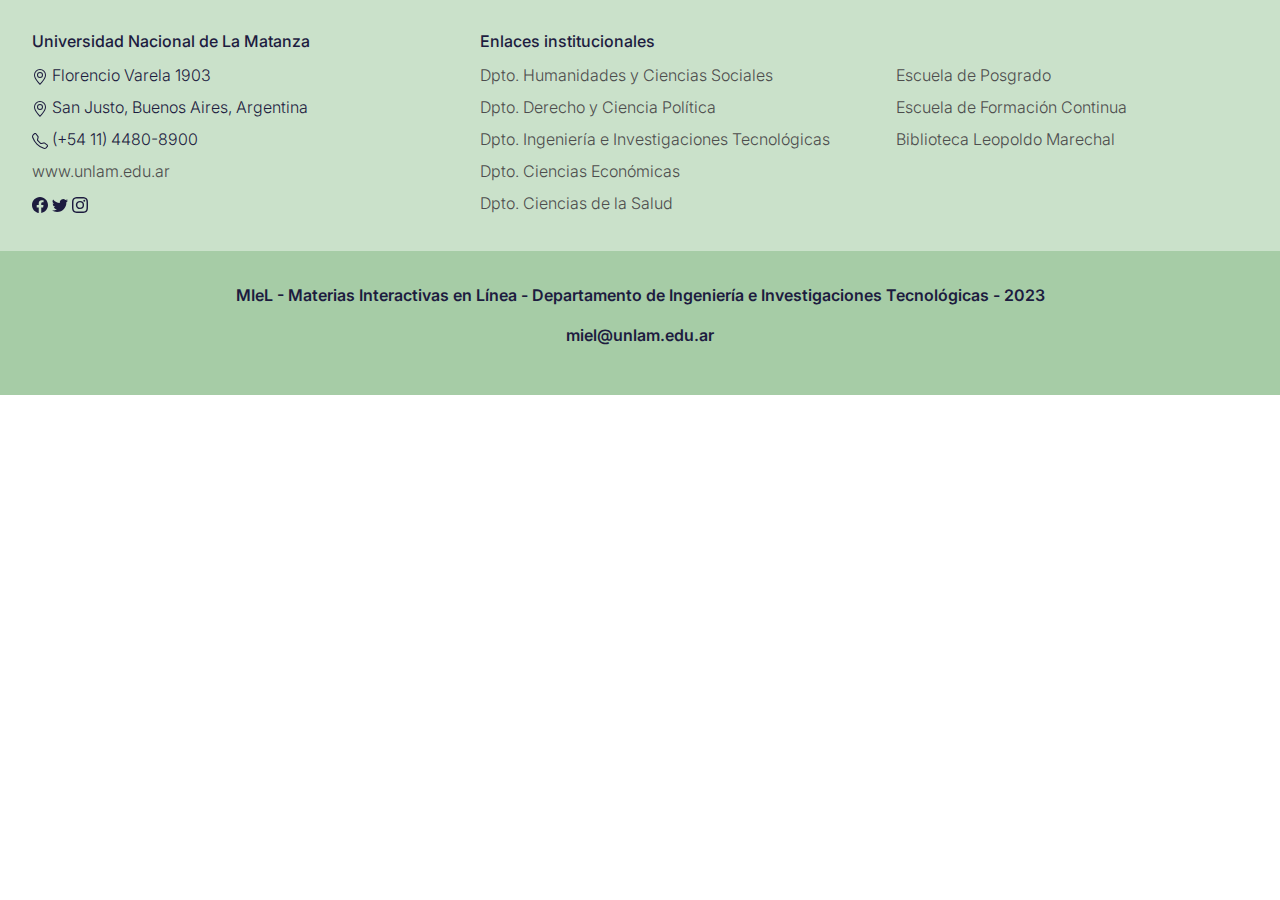
==== interno.html @ 2bf5acee "some changes" ====
<!DOCTYPE html>
<html lang="en">
<head>
    <meta charset="UTF-8">
    <meta name="viewport" content="width=device-width, initial-scale=1">
    <meta name="description"
          content="MIeL (Materias Interactivas en Línea) es la plataforma de gestión de educación a distancia de la UNLaM, desarrollada y administrada por docentes de la Universidad.">
    <meta name="keywords" content="miel, unlam, educacion, distancia, alumnos, ead, tutoria, plataforma, computacion">
    <meta name="author" content="Nuria Orquin">

    <link rel="stylesheet" href="css/bootstrap.min.css">
    <link rel="stylesheet" href="css/index.css">
    <link rel="stylesheet" href="css/common.css">
    <link rel="preconnect" href="https://fonts.googleapis.com">
    <link rel="preconnect" href="https://fonts.gstatic.com" crossorigin>
    <link href="https://fonts.googleapis.com/css2?family=Inter:wght@100;200;300;400;500;600;700;800;900&display=swap"
          rel="stylesheet">

    <script src="js/bootstrap.min.js"></script>
    <title>Materias Interactivas en Linea</title>
</head>
<body>

<main>

</main>

<footer>
    <div class="first-container">
        <div class="unlam">
            <h4>Universidad Nacional de La Matanza</h4>
            <div class="info">
            <span>
            <svg xmlns="http://www.w3.org/2000/svg" width="16" height="16" fill="currentColor"
                 class="bi bi-geo-alt" viewBox="0 0 16 16">
                <path d="M12.166 8.94c-.524 1.062-1.234 2.12-1.96 3.07A31.493 31.493 0 0 1 8 14.58a31.481 31.481 0 0 1-2.206-2.57c-.726-.95-1.436-2.008-1.96-3.07C3.304 7.867 3 6.862 3 6a5 5 0 0 1 10 0c0 .862-.305 1.867-.834 2.94zM8 16s6-5.686 6-10A6 6 0 0 0 2 6c0 4.314 6 10 6 10z"/>
                <path d="M8 8a2 2 0 1 1 0-4 2 2 0 0 1 0 4zm0 1a3 3 0 1 0 0-6 3 3 0 0 0 0 6z"/>
            </svg>
            Florencio Varela 1903</span>
                <span>
            <svg xmlns="http://www.w3.org/2000/svg" width="16" height="16" fill="currentColor"
                 class="bi bi-geo-alt" viewBox="0 0 16 16">
                <path d="M12.166 8.94c-.524 1.062-1.234 2.12-1.96 3.07A31.493 31.493 0 0 1 8 14.58a31.481 31.481 0 0 1-2.206-2.57c-.726-.95-1.436-2.008-1.96-3.07C3.304 7.867 3 6.862 3 6a5 5 0 0 1 10 0c0 .862-.305 1.867-.834 2.94zM8 16s6-5.686 6-10A6 6 0 0 0 2 6c0 4.314 6 10 6 10z"/>
                <path d="M8 8a2 2 0 1 1 0-4 2 2 0 0 1 0 4zm0 1a3 3 0 1 0 0-6 3 3 0 0 0 0 6z"/>
            </svg>
            San Justo, Buenos Aires, Argentina</span>
                <span>
                <svg xmlns="http://www.w3.org/2000/svg" width="16" height="16" fill="currentColor"
                     class="bi bi-telephone" viewBox="0 0 16 16">
                <path d="M3.654 1.328a.678.678 0 0 0-1.015-.063L1.605 2.3c-.483.484-.661 1.169-.45 1.77a17.568 17.568 0 0 0 4.168 6.608 17.569 17.569 0 0 0 6.608 4.168c.601.211 1.286.033 1.77-.45l1.034-1.034a.678.678 0 0 0-.063-1.015l-2.307-1.794a.678.678 0 0 0-.58-.122l-2.19.547a1.745 1.745 0 0 1-1.657-.459L5.482 8.062a1.745 1.745 0 0 1-.46-1.657l.548-2.19a.678.678 0 0 0-.122-.58L3.654 1.328zM1.884.511a1.745 1.745 0 0 1 2.612.163L6.29 2.98c.329.423.445.974.315 1.494l-.547 2.19a.678.678 0 0 0 .178.643l2.457 2.457a.678.678 0 0 0 .644.178l2.189-.547a1.745 1.745 0 0 1 1.494.315l2.306 1.794c.829.645.905 1.87.163 2.611l-1.034 1.034c-.74.74-1.846 1.065-2.877.702a18.634 18.634 0 0 1-7.01-4.42 18.634 18.634 0 0 1-4.42-7.009c-.362-1.03-.037-2.137.703-2.877L1.885.511z"/>
                </svg>
            (+54 11) 4480-8900</span>
                <a href="www.unlam.edu.ar">www.unlam.edu.ar</a>
                <span>
                <svg xmlns="http://www.w3.org/2000/svg" width="16" height="16" fill="currentColor"
                     class="bi bi-facebook" viewBox="0 0 16 16">
                    <path d="M16 8.049c0-4.446-3.582-8.05-8-8.05C3.58 0-.002 3.603-.002 8.05c0 4.017 2.926 7.347 6.75 7.951v-5.625h-2.03V8.05H6.75V6.275c0-2.017 1.195-3.131 3.022-3.131.876 0 1.791.157 1.791.157v1.98h-1.009c-.993 0-1.303.621-1.303 1.258v1.51h2.218l-.354 2.326H9.25V16c3.824-.604 6.75-3.934 6.75-7.951z"/>
                </svg>
                <svg xmlns="http://www.w3.org/2000/svg" width="16" height="16" fill="currentColor" class="bi bi-twitter"
                     viewBox="0 0 16 16">
                  <path d="M5.026 15c6.038 0 9.341-5.003 9.341-9.334 0-.14 0-.282-.006-.422A6.685 6.685 0 0 0 16 3.542a6.658 6.658 0 0 1-1.889.518 3.301 3.301 0 0 0 1.447-1.817 6.533 6.533 0 0 1-2.087.793A3.286 3.286 0 0 0 7.875 6.03a9.325 9.325 0 0 1-6.767-3.429 3.289 3.289 0 0 0 1.018 4.382A3.323 3.323 0 0 1 .64 6.575v.045a3.288 3.288 0 0 0 2.632 3.218 3.203 3.203 0 0 1-.865.115 3.23 3.23 0 0 1-.614-.057 3.283 3.283 0 0 0 3.067 2.277A6.588 6.588 0 0 1 .78 13.58a6.32 6.32 0 0 1-.78-.045A9.344 9.344 0 0 0 5.026 15z"/>
                </svg>
                <svg xmlns="http://www.w3.org/2000/svg" width="16" height="16" fill="currentColor"
                     class="bi bi-instagram" viewBox="0 0 16 16">
                  <path d="M8 0C5.829 0 5.556.01 4.703.048 3.85.088 3.269.222 2.76.42a3.917 3.917 0 0 0-1.417.923A3.927 3.927 0 0 0 .42 2.76C.222 3.268.087 3.85.048 4.7.01 5.555 0 5.827 0 8.001c0 2.172.01 2.444.048 3.297.04.852.174 1.433.372 1.942.205.526.478.972.923 1.417.444.445.89.719 1.416.923.51.198 1.09.333 1.942.372C5.555 15.99 5.827 16 8 16s2.444-.01 3.298-.048c.851-.04 1.434-.174 1.943-.372a3.916 3.916 0 0 0 1.416-.923c.445-.445.718-.891.923-1.417.197-.509.332-1.09.372-1.942C15.99 10.445 16 10.173 16 8s-.01-2.445-.048-3.299c-.04-.851-.175-1.433-.372-1.941a3.926 3.926 0 0 0-.923-1.417A3.911 3.911 0 0 0 13.24.42c-.51-.198-1.092-.333-1.943-.372C10.443.01 10.172 0 7.998 0h.003zm-.717 1.442h.718c2.136 0 2.389.007 3.232.046.78.035 1.204.166 1.486.275.373.145.64.319.92.599.28.28.453.546.598.92.11.281.24.705.275 1.485.039.843.047 1.096.047 3.231s-.008 2.389-.047 3.232c-.035.78-.166 1.203-.275 1.485a2.47 2.47 0 0 1-.599.919c-.28.28-.546.453-.92.598-.28.11-.704.24-1.485.276-.843.038-1.096.047-3.232.047s-2.39-.009-3.233-.047c-.78-.036-1.203-.166-1.485-.276a2.478 2.478 0 0 1-.92-.598 2.48 2.48 0 0 1-.6-.92c-.109-.281-.24-.705-.275-1.485-.038-.843-.046-1.096-.046-3.233 0-2.136.008-2.388.046-3.231.036-.78.166-1.204.276-1.486.145-.373.319-.64.599-.92.28-.28.546-.453.92-.598.282-.11.705-.24 1.485-.276.738-.034 1.024-.044 2.515-.045v.002zm4.988 1.328a.96.96 0 1 0 0 1.92.96.96 0 0 0 0-1.92zm-4.27 1.122a4.109 4.109 0 1 0 0 8.217 4.109 4.109 0 0 0 0-8.217zm0 1.441a2.667 2.667 0 1 1 0 5.334 2.667 2.667 0 0 1 0-5.334z"/>
                </svg>
            </span>
            </div>
        </div>

        <div class="links">
            <h4>Enlaces institucionales</h4>
            <div class="links-container">
                <div class="info">
                    <a href="www.google.com.ar">Dpto. Humanidades y Ciencias Sociales</a>

                    <a href=""> Dpto. Derecho y Ciencia Política</a>

                    <a href=""> Dpto. Ingeniería e Investigaciones Tecnológicas</a>

                    <a href=""> Dpto. Ciencias Económicas</a>

                    <a href=""> Dpto. Ciencias de la Salud</a>
                </div>
                <div class="info">
                    <a href="www.google.com.ar">Escuela de Posgrado</a>

                    <a href="www.google.com.ar">Escuela de Formación Continua</a>

                    <a href="www.google.com.ar">Biblioteca Leopoldo Marechal</a>
                </div>
            </div>

        </div>
    </div>
    <div class="second-container">
        <p>MIeL - Materias Interactivas en Línea - Departamento de Ingeniería e Investigaciones Tecnológicas -
            2023</p>
        <p>miel@unlam.edu.ar</p>
    </div>
</footer>
</body>
</html>
---- css/common.css ----
/*************************Genericos***************************/

body {
    color: #1D1C3F;
    font-family: 'Inter', sans-serif;
    font-weight: 600;
}

.button {
    border: none;
    color: inherit;
    padding: 8px 16px;
    font-size: 16px;
    border-radius: 5px;
    font-weight: 600;
}

.rounded-20 {
    border-radius: 20px;
    overflow: hidden;
}

.button-primary {
    background-color: #59A15B;
    color: white;
}

.button-secondary {
    background-color: rgba(89, 161, 91, 0.32);
    color: #444444;
}

.w-full {
    width: 100%;
}

label {
    display: block;
    font-size: 16px;
    margin-bottom: 5px;
}

input[type="text"], input[type="password"] {
    box-sizing: border-box;
    border: 2px solid #ccc;
    border-radius: 4px;
    font-size: 16px;
    padding: 10px 15px;
    margin-bottom: 20px;
    width: 100%;
    transition: border-color 0.3s ease-in-out;
}

input[type="text"]:focus, input[type="password"]:focus {
    border-color: #66afe9;
    outline: none;
}

input[type="text"]:not(:placeholder-shown), input[type="password"]:not(:placeholder-shown) {
    border-color: #66afe9;
}

a {
    color: #4D4D4D;
    text-decoration: none;
}

a:not(.button) {
    text-decoration: underline;
}

h4{
    font-size: 1rem;
}

/*************************Footer*************************/

footer{
    display: flex;
    background-color: rgba(89, 161, 91, 0.32);
    flex-direction: column;
    justify-content: center;
}

footer .first-container{
    display: flex;
    flex-direction: row;
    justify-content: space-between;
    padding: 2rem;
    gap: 4rem;
}

footer .second-container{
    display: flex;
    background-color: rgba(89, 161, 91, 0.32);
    justify-content: center;
    flex-direction: column;
    align-items: center;
    padding: 2rem;
    text-align: center;
}

footer .unlam{
    width: 33%;
    display: flex;
    flex-direction: column;
}

footer .links h4{
    width: 100%;
}

footer .links{
    width: 66%;
    display: flex;
    flex-direction: column;
}

footer .links-container{
    width: 100%;
    display: flex;
    flex-direction: row;
    justify-content: space-around;
    gap: 4rem;
}

footer .info{
    font-weight: 300;
    line-height: 2rem;
    display: flex;
    flex-direction: column;
    width: 100%;
}

footer .info a{
    font-weight: 300;
    line-height: 2rem;
    text-decoration: none;
}


@media only screen and (max-width: 1023px) {
    footer .first-container{
        display: flex;
        flex-direction: column;
    }

    footer .unlam{
        width: 100%;
        display: flex;
        flex-direction: column;
    }
}

@media only screen and (max-width: 633px){
    footer .links-container{
        flex-direction: column;
        gap: 0;
    }
}
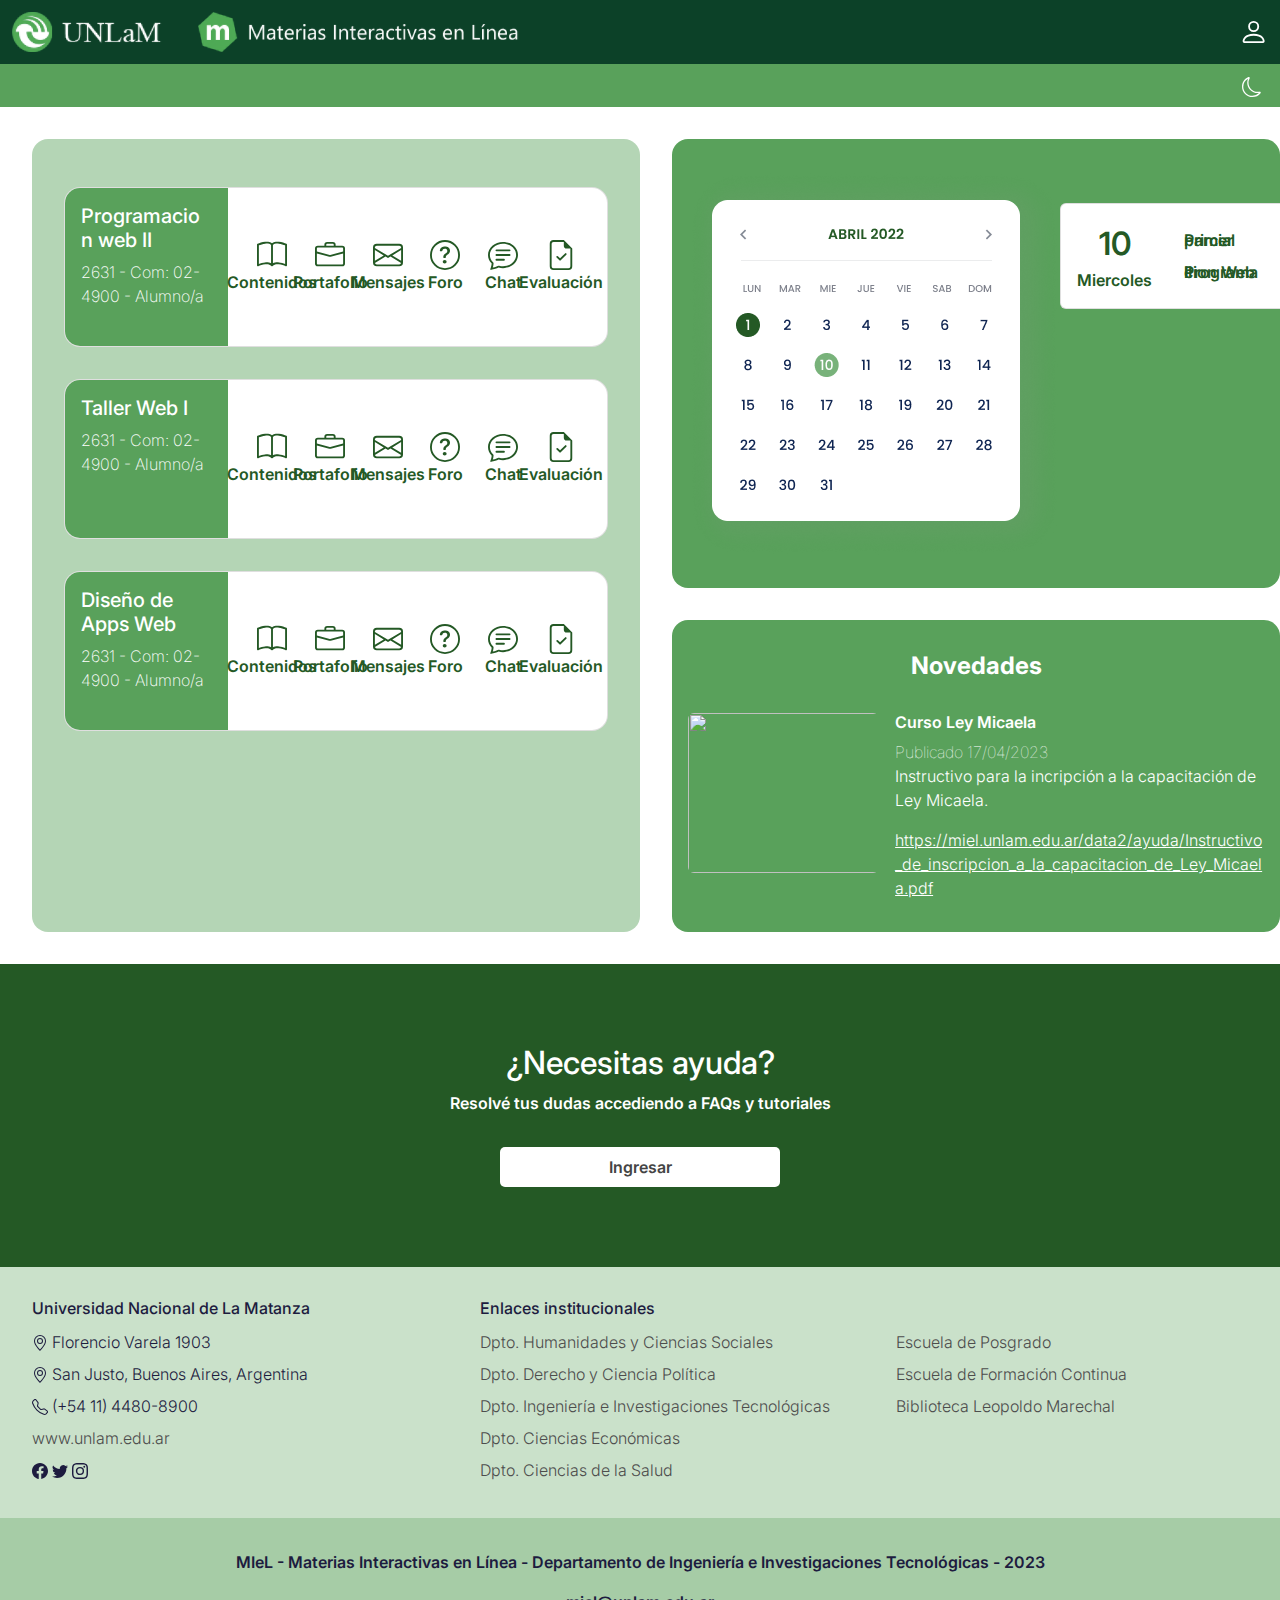
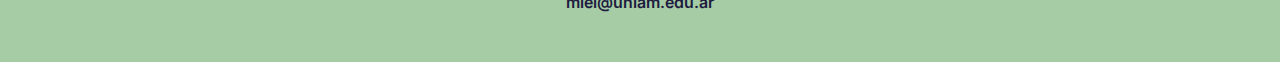
==== commit d9b04ad6: "add interno page with responsive design" ====
--- a/interno.html
+++ b/interno.html
@@ -21,8 +21,211 @@
 </head>
 <body>
 
+<header>
+    <div class="top">
+        <div class="images">
+            <img class="img-header" src="assets/unlam-large.png">
+            <img class="img-header" src="assets/miel-large.png">
+        </div>
+        <svg xmlns="http://www.w3.org/2000/svg" width="30" height="30" fill="#ffffff" class="bi bi-person"
+             viewBox="0 0 16 16">
+            <path d="M8 8a3 3 0 1 0 0-6 3 3 0 0 0 0 6Zm2-3a2 2 0 1 1-4 0 2 2 0 0 1 4 0Zm4 8c0 1-1 1-1 1H3s-1 0-1-1 1-4 6-4 6 3 6 4Zm-1-.004c-.001-.246-.154-.986-.832-1.664C11.516 10.68 10.289 10 8 10c-2.29 0-3.516.68-4.168 1.332-.678.678-.83 1.418-.832 1.664h10Z"/>
+        </svg>
+    </div>
+    <div class="bottom">
+        <button class="button">
+            <svg xmlns="http://www.w3.org/2000/svg" width="20" height="20" fill="#fff" class="bi bi-moon"
+                 viewBox="0 0 16 16">
+                <path d="M6 .278a.768.768 0 0 1 .08.858 7.208 7.208 0 0 0-.878 3.46c0 4.021 3.278 7.277 7.318 7.277.527 0 1.04-.055 1.533-.16a.787.787 0 0 1 .81.316.733.733 0 0 1-.031.893A8.349 8.349 0 0 1 8.344 16C3.734 16 0 12.286 0 7.71 0 4.266 2.114 1.312 5.124.06A.752.752 0 0 1 6 .278zM4.858 1.311A7.269 7.269 0 0 0 1.025 7.71c0 4.02 3.279 7.276 7.319 7.276a7.316 7.316 0 0 0 5.205-2.162c-.337.042-.68.063-1.029.063-4.61 0-8.343-3.714-8.343-8.29 0-1.167.242-2.278.681-3.286z"/>
+            </svg>
+        </button>
+    </div>
+</header>
+
 <main>
 
+    <div class="container-interno">
+        <div class="subjects">
+            <div class="card">
+                <div class="green-side">
+                    <h3>Programacion web II</h3>
+                    <span>2631 - Com: 02-4900 - Alumno/a</span>
+                </div>
+                <div class="white-side">
+                    <a href="https://www.google.com.ar" class="access button">
+                        <svg xmlns="http://www.w3.org/2000/svg" width="30" height="30" fill="#245925" class="bi bi-book" viewBox="0 0 16 16">
+                            <path d="M1 2.828c.885-.37 2.154-.769 3.388-.893 1.33-.134 2.458.063 3.112.752v9.746c-.935-.53-2.12-.603-3.213-.493-1.18.12-2.37.461-3.287.811V2.828zm7.5-.141c.654-.689 1.782-.886 3.112-.752 1.234.124 2.503.523 3.388.893v9.923c-.918-.35-2.107-.692-3.287-.81-1.094-.111-2.278-.039-3.213.492V2.687zM8 1.783C7.015.936 5.587.81 4.287.94c-1.514.153-3.042.672-3.994 1.105A.5.5 0 0 0 0 2.5v11a.5.5 0 0 0 .707.455c.882-.4 2.303-.881 3.68-1.02 1.409-.142 2.59.087 3.223.877a.5.5 0 0 0 .78 0c.633-.79 1.814-1.019 3.222-.877 1.378.139 2.8.62 3.681 1.02A.5.5 0 0 0 16 13.5v-11a.5.5 0 0 0-.293-.455c-.952-.433-2.48-.952-3.994-1.105C10.413.809 8.985.936 8 1.783z"/>
+                        </svg>
+                        Contenidos
+                    </a>
+                    <a href="https://www.google.com.ar" class="access button">
+                        <svg xmlns="http://www.w3.org/2000/svg" width="30" height="30" fill="#245925" class="bi bi-briefcase" viewBox="0 0 16 16">
+                            <path d="M6.5 1A1.5 1.5 0 0 0 5 2.5V3H1.5A1.5 1.5 0 0 0 0 4.5v8A1.5 1.5 0 0 0 1.5 14h13a1.5 1.5 0 0 0 1.5-1.5v-8A1.5 1.5 0 0 0 14.5 3H11v-.5A1.5 1.5 0 0 0 9.5 1h-3zm0 1h3a.5.5 0 0 1 .5.5V3H6v-.5a.5.5 0 0 1 .5-.5zm1.886 6.914L15 7.151V12.5a.5.5 0 0 1-.5.5h-13a.5.5 0 0 1-.5-.5V7.15l6.614 1.764a1.5 1.5 0 0 0 .772 0zM1.5 4h13a.5.5 0 0 1 .5.5v1.616L8.129 7.948a.5.5 0 0 1-.258 0L1 6.116V4.5a.5.5 0 0 1 .5-.5z"/>
+                        </svg>
+                        Portafolio
+                    </a>
+                    <a href="https://www.google.com.ar" class="access button">
+                        <svg xmlns="http://www.w3.org/2000/svg" width="30" height="30" fill="#245925" class="bi bi-envelope" viewBox="0 0 16 16">
+                            <path d="M0 4a2 2 0 0 1 2-2h12a2 2 0 0 1 2 2v8a2 2 0 0 1-2 2H2a2 2 0 0 1-2-2V4Zm2-1a1 1 0 0 0-1 1v.217l7 4.2 7-4.2V4a1 1 0 0 0-1-1H2Zm13 2.383-4.708 2.825L15 11.105V5.383Zm-.034 6.876-5.64-3.471L8 9.583l-1.326-.795-5.64 3.47A1 1 0 0 0 2 13h12a1 1 0 0 0 .966-.741ZM1 11.105l4.708-2.897L1 5.383v5.722Z"/>
+                        </svg>
+                        Mensajes
+                    </a>
+                    <a href="https://www.google.com.ar" class="access button">
+                        <svg xmlns="http://www.w3.org/2000/svg" width="30" height="30" fill="#245925" class="bi bi-question-circle" viewBox="0 0 16 16">
+                            <path d="M8 15A7 7 0 1 1 8 1a7 7 0 0 1 0 14zm0 1A8 8 0 1 0 8 0a8 8 0 0 0 0 16z"/>
+                            <path d="M5.255 5.786a.237.237 0 0 0 .241.247h.825c.138 0 .248-.113.266-.25.09-.656.54-1.134 1.342-1.134.686 0 1.314.343 1.314 1.168 0 .635-.374.927-.965 1.371-.673.489-1.206 1.06-1.168 1.987l.003.217a.25.25 0 0 0 .25.246h.811a.25.25 0 0 0 .25-.25v-.105c0-.718.273-.927 1.01-1.486.609-.463 1.244-.977 1.244-2.056 0-1.511-1.276-2.241-2.673-2.241-1.267 0-2.655.59-2.75 2.286zm1.557 5.763c0 .533.425.927 1.01.927.609 0 1.028-.394 1.028-.927 0-.552-.42-.94-1.029-.94-.584 0-1.009.388-1.009.94z"/>
+                        </svg>
+                        Foro
+                    </a>
+                    <a href="https://www.google.com.ar" class="access button">
+                        <svg xmlns="http://www.w3.org/2000/svg" width="30" height="30" fill="#245925" class="bi bi-chat-text" viewBox="0 0 16 16">
+                            <path d="M2.678 11.894a1 1 0 0 1 .287.801 10.97 10.97 0 0 1-.398 2c1.395-.323 2.247-.697 2.634-.893a1 1 0 0 1 .71-.074A8.06 8.06 0 0 0 8 14c3.996 0 7-2.807 7-6 0-3.192-3.004-6-7-6S1 4.808 1 8c0 1.468.617 2.83 1.678 3.894zm-.493 3.905a21.682 21.682 0 0 1-.713.129c-.2.032-.352-.176-.273-.362a9.68 9.68 0 0 0 .244-.637l.003-.01c.248-.72.45-1.548.524-2.319C.743 11.37 0 9.76 0 8c0-3.866 3.582-7 8-7s8 3.134 8 7-3.582 7-8 7a9.06 9.06 0 0 1-2.347-.306c-.52.263-1.639.742-3.468 1.105z"/>
+                            <path d="M4 5.5a.5.5 0 0 1 .5-.5h7a.5.5 0 0 1 0 1h-7a.5.5 0 0 1-.5-.5zM4 8a.5.5 0 0 1 .5-.5h7a.5.5 0 0 1 0 1h-7A.5.5 0 0 1 4 8zm0 2.5a.5.5 0 0 1 .5-.5h4a.5.5 0 0 1 0 1h-4a.5.5 0 0 1-.5-.5z"/>
+                        </svg>
+                        Chat
+                    </a>
+                    <a href="https://www.google.com.ar" class="access button">
+                        <svg xmlns="http://www.w3.org/2000/svg" width="30" height="30" fill="#245925" class="bi bi-file-earmark-check" viewBox="0 0 16 16">
+                            <path d="M10.854 7.854a.5.5 0 0 0-.708-.708L7.5 9.793 6.354 8.646a.5.5 0 1 0-.708.708l1.5 1.5a.5.5 0 0 0 .708 0l3-3z"/>
+                            <path d="M14 14V4.5L9.5 0H4a2 2 0 0 0-2 2v12a2 2 0 0 0 2 2h8a2 2 0 0 0 2-2zM9.5 3A1.5 1.5 0 0 0 11 4.5h2V14a1 1 0 0 1-1 1H4a1 1 0 0 1-1-1V2a1 1 0 0 1 1-1h5.5v2z"/>
+                        </svg>
+                        Evaluación
+                    </a>
+                </div>
+            </div>
+            <div class="card">
+                <div class="green-side">
+                    <h3>Taller Web I</h3>
+                    <span>2631 - Com: 02-4900 - Alumno/a</span>
+                </div>
+                <div class="white-side">
+                    <a href="https://www.google.com.ar" class="access button">
+                        <svg xmlns="http://www.w3.org/2000/svg" width="30" height="30" fill="#245925" class="bi bi-book" viewBox="0 0 16 16">
+                            <path d="M1 2.828c.885-.37 2.154-.769 3.388-.893 1.33-.134 2.458.063 3.112.752v9.746c-.935-.53-2.12-.603-3.213-.493-1.18.12-2.37.461-3.287.811V2.828zm7.5-.141c.654-.689 1.782-.886 3.112-.752 1.234.124 2.503.523 3.388.893v9.923c-.918-.35-2.107-.692-3.287-.81-1.094-.111-2.278-.039-3.213.492V2.687zM8 1.783C7.015.936 5.587.81 4.287.94c-1.514.153-3.042.672-3.994 1.105A.5.5 0 0 0 0 2.5v11a.5.5 0 0 0 .707.455c.882-.4 2.303-.881 3.68-1.02 1.409-.142 2.59.087 3.223.877a.5.5 0 0 0 .78 0c.633-.79 1.814-1.019 3.222-.877 1.378.139 2.8.62 3.681 1.02A.5.5 0 0 0 16 13.5v-11a.5.5 0 0 0-.293-.455c-.952-.433-2.48-.952-3.994-1.105C10.413.809 8.985.936 8 1.783z"/>
+                        </svg>
+                        Contenidos
+                    </a>
+                    <a href="https://www.google.com.ar" class="access button">
+                        <svg xmlns="http://www.w3.org/2000/svg" width="30" height="30" fill="#245925" class="bi bi-briefcase" viewBox="0 0 16 16">
+                            <path d="M6.5 1A1.5 1.5 0 0 0 5 2.5V3H1.5A1.5 1.5 0 0 0 0 4.5v8A1.5 1.5 0 0 0 1.5 14h13a1.5 1.5 0 0 0 1.5-1.5v-8A1.5 1.5 0 0 0 14.5 3H11v-.5A1.5 1.5 0 0 0 9.5 1h-3zm0 1h3a.5.5 0 0 1 .5.5V3H6v-.5a.5.5 0 0 1 .5-.5zm1.886 6.914L15 7.151V12.5a.5.5 0 0 1-.5.5h-13a.5.5 0 0 1-.5-.5V7.15l6.614 1.764a1.5 1.5 0 0 0 .772 0zM1.5 4h13a.5.5 0 0 1 .5.5v1.616L8.129 7.948a.5.5 0 0 1-.258 0L1 6.116V4.5a.5.5 0 0 1 .5-.5z"/>
+                        </svg>
+                        Portafolio
+                    </a>
+                    <a href="https://www.google.com.ar" class="access button">
+                        <svg xmlns="http://www.w3.org/2000/svg" width="30" height="30" fill="#245925" class="bi bi-envelope" viewBox="0 0 16 16">
+                            <path d="M0 4a2 2 0 0 1 2-2h12a2 2 0 0 1 2 2v8a2 2 0 0 1-2 2H2a2 2 0 0 1-2-2V4Zm2-1a1 1 0 0 0-1 1v.217l7 4.2 7-4.2V4a1 1 0 0 0-1-1H2Zm13 2.383-4.708 2.825L15 11.105V5.383Zm-.034 6.876-5.64-3.471L8 9.583l-1.326-.795-5.64 3.47A1 1 0 0 0 2 13h12a1 1 0 0 0 .966-.741ZM1 11.105l4.708-2.897L1 5.383v5.722Z"/>
+                        </svg>
+                        Mensajes
+                    </a>
+                    <a href="https://www.google.com.ar" class="access button">
+                        <svg xmlns="http://www.w3.org/2000/svg" width="30" height="30" fill="#245925" class="bi bi-question-circle" viewBox="0 0 16 16">
+                            <path d="M8 15A7 7 0 1 1 8 1a7 7 0 0 1 0 14zm0 1A8 8 0 1 0 8 0a8 8 0 0 0 0 16z"/>
+                            <path d="M5.255 5.786a.237.237 0 0 0 .241.247h.825c.138 0 .248-.113.266-.25.09-.656.54-1.134 1.342-1.134.686 0 1.314.343 1.314 1.168 0 .635-.374.927-.965 1.371-.673.489-1.206 1.06-1.168 1.987l.003.217a.25.25 0 0 0 .25.246h.811a.25.25 0 0 0 .25-.25v-.105c0-.718.273-.927 1.01-1.486.609-.463 1.244-.977 1.244-2.056 0-1.511-1.276-2.241-2.673-2.241-1.267 0-2.655.59-2.75 2.286zm1.557 5.763c0 .533.425.927 1.01.927.609 0 1.028-.394 1.028-.927 0-.552-.42-.94-1.029-.94-.584 0-1.009.388-1.009.94z"/>
+                        </svg>
+                        Foro
+                    </a>
+                    <a href="https://www.google.com.ar" class="access button">
+                        <svg xmlns="http://www.w3.org/2000/svg" width="30" height="30" fill="#245925" class="bi bi-chat-text" viewBox="0 0 16 16">
+                            <path d="M2.678 11.894a1 1 0 0 1 .287.801 10.97 10.97 0 0 1-.398 2c1.395-.323 2.247-.697 2.634-.893a1 1 0 0 1 .71-.074A8.06 8.06 0 0 0 8 14c3.996 0 7-2.807 7-6 0-3.192-3.004-6-7-6S1 4.808 1 8c0 1.468.617 2.83 1.678 3.894zm-.493 3.905a21.682 21.682 0 0 1-.713.129c-.2.032-.352-.176-.273-.362a9.68 9.68 0 0 0 .244-.637l.003-.01c.248-.72.45-1.548.524-2.319C.743 11.37 0 9.76 0 8c0-3.866 3.582-7 8-7s8 3.134 8 7-3.582 7-8 7a9.06 9.06 0 0 1-2.347-.306c-.52.263-1.639.742-3.468 1.105z"/>
+                            <path d="M4 5.5a.5.5 0 0 1 .5-.5h7a.5.5 0 0 1 0 1h-7a.5.5 0 0 1-.5-.5zM4 8a.5.5 0 0 1 .5-.5h7a.5.5 0 0 1 0 1h-7A.5.5 0 0 1 4 8zm0 2.5a.5.5 0 0 1 .5-.5h4a.5.5 0 0 1 0 1h-4a.5.5 0 0 1-.5-.5z"/>
+                        </svg>
+                        Chat
+                    </a>
+                    <a href="https://www.google.com.ar" class="access button">
+                        <svg xmlns="http://www.w3.org/2000/svg" width="30" height="30" fill="#245925" class="bi bi-file-earmark-check" viewBox="0 0 16 16">
+                            <path d="M10.854 7.854a.5.5 0 0 0-.708-.708L7.5 9.793 6.354 8.646a.5.5 0 1 0-.708.708l1.5 1.5a.5.5 0 0 0 .708 0l3-3z"/>
+                            <path d="M14 14V4.5L9.5 0H4a2 2 0 0 0-2 2v12a2 2 0 0 0 2 2h8a2 2 0 0 0 2-2zM9.5 3A1.5 1.5 0 0 0 11 4.5h2V14a1 1 0 0 1-1 1H4a1 1 0 0 1-1-1V2a1 1 0 0 1 1-1h5.5v2z"/>
+                        </svg>
+                        Evaluación
+                    </a>
+                </div>
+            </div>
+            <div class="card">
+                <div class="green-side">
+                    <h3>Diseño de Apps Web</h3>
+                    <span>2631 - Com: 02-4900 - Alumno/a</span>
+                </div>
+                <div class="white-side">
+                    <a href="https://www.google.com.ar" class="access button">
+                        <svg xmlns="http://www.w3.org/2000/svg" width="30" height="30" fill="#245925" class="bi bi-book" viewBox="0 0 16 16">
+                            <path d="M1 2.828c.885-.37 2.154-.769 3.388-.893 1.33-.134 2.458.063 3.112.752v9.746c-.935-.53-2.12-.603-3.213-.493-1.18.12-2.37.461-3.287.811V2.828zm7.5-.141c.654-.689 1.782-.886 3.112-.752 1.234.124 2.503.523 3.388.893v9.923c-.918-.35-2.107-.692-3.287-.81-1.094-.111-2.278-.039-3.213.492V2.687zM8 1.783C7.015.936 5.587.81 4.287.94c-1.514.153-3.042.672-3.994 1.105A.5.5 0 0 0 0 2.5v11a.5.5 0 0 0 .707.455c.882-.4 2.303-.881 3.68-1.02 1.409-.142 2.59.087 3.223.877a.5.5 0 0 0 .78 0c.633-.79 1.814-1.019 3.222-.877 1.378.139 2.8.62 3.681 1.02A.5.5 0 0 0 16 13.5v-11a.5.5 0 0 0-.293-.455c-.952-.433-2.48-.952-3.994-1.105C10.413.809 8.985.936 8 1.783z"/>
+                        </svg>
+                        Contenidos
+                    </a>
+                    <a href="https://www.google.com.ar" class="access button">
+                        <svg xmlns="http://www.w3.org/2000/svg" width="30" height="30" fill="#245925" class="bi bi-briefcase" viewBox="0 0 16 16">
+                            <path d="M6.5 1A1.5 1.5 0 0 0 5 2.5V3H1.5A1.5 1.5 0 0 0 0 4.5v8A1.5 1.5 0 0 0 1.5 14h13a1.5 1.5 0 0 0 1.5-1.5v-8A1.5 1.5 0 0 0 14.5 3H11v-.5A1.5 1.5 0 0 0 9.5 1h-3zm0 1h3a.5.5 0 0 1 .5.5V3H6v-.5a.5.5 0 0 1 .5-.5zm1.886 6.914L15 7.151V12.5a.5.5 0 0 1-.5.5h-13a.5.5 0 0 1-.5-.5V7.15l6.614 1.764a1.5 1.5 0 0 0 .772 0zM1.5 4h13a.5.5 0 0 1 .5.5v1.616L8.129 7.948a.5.5 0 0 1-.258 0L1 6.116V4.5a.5.5 0 0 1 .5-.5z"/>
+                        </svg>
+                        Portafolio
+                    </a>
+                    <a href="https://www.google.com.ar" class="access button">
+                        <svg xmlns="http://www.w3.org/2000/svg" width="30" height="30" fill="#245925" class="bi bi-envelope" viewBox="0 0 16 16">
+                            <path d="M0 4a2 2 0 0 1 2-2h12a2 2 0 0 1 2 2v8a2 2 0 0 1-2 2H2a2 2 0 0 1-2-2V4Zm2-1a1 1 0 0 0-1 1v.217l7 4.2 7-4.2V4a1 1 0 0 0-1-1H2Zm13 2.383-4.708 2.825L15 11.105V5.383Zm-.034 6.876-5.64-3.471L8 9.583l-1.326-.795-5.64 3.47A1 1 0 0 0 2 13h12a1 1 0 0 0 .966-.741ZM1 11.105l4.708-2.897L1 5.383v5.722Z"/>
+                        </svg>
+                        Mensajes
+                    </a>
+                    <a href="https://www.google.com.ar" class="access button">
+                        <svg xmlns="http://www.w3.org/2000/svg" width="30" height="30" fill="#245925" class="bi bi-question-circle" viewBox="0 0 16 16">
+                            <path d="M8 15A7 7 0 1 1 8 1a7 7 0 0 1 0 14zm0 1A8 8 0 1 0 8 0a8 8 0 0 0 0 16z"/>
+                            <path d="M5.255 5.786a.237.237 0 0 0 .241.247h.825c.138 0 .248-.113.266-.25.09-.656.54-1.134 1.342-1.134.686 0 1.314.343 1.314 1.168 0 .635-.374.927-.965 1.371-.673.489-1.206 1.06-1.168 1.987l.003.217a.25.25 0 0 0 .25.246h.811a.25.25 0 0 0 .25-.25v-.105c0-.718.273-.927 1.01-1.486.609-.463 1.244-.977 1.244-2.056 0-1.511-1.276-2.241-2.673-2.241-1.267 0-2.655.59-2.75 2.286zm1.557 5.763c0 .533.425.927 1.01.927.609 0 1.028-.394 1.028-.927 0-.552-.42-.94-1.029-.94-.584 0-1.009.388-1.009.94z"/>
+                        </svg>
+                        Foro
+                    </a>
+                    <a href="https://www.google.com.ar" class="access button">
+                        <svg xmlns="http://www.w3.org/2000/svg" width="30" height="30" fill="#245925" class="bi bi-chat-text" viewBox="0 0 16 16">
+                            <path d="M2.678 11.894a1 1 0 0 1 .287.801 10.97 10.97 0 0 1-.398 2c1.395-.323 2.247-.697 2.634-.893a1 1 0 0 1 .71-.074A8.06 8.06 0 0 0 8 14c3.996 0 7-2.807 7-6 0-3.192-3.004-6-7-6S1 4.808 1 8c0 1.468.617 2.83 1.678 3.894zm-.493 3.905a21.682 21.682 0 0 1-.713.129c-.2.032-.352-.176-.273-.362a9.68 9.68 0 0 0 .244-.637l.003-.01c.248-.72.45-1.548.524-2.319C.743 11.37 0 9.76 0 8c0-3.866 3.582-7 8-7s8 3.134 8 7-3.582 7-8 7a9.06 9.06 0 0 1-2.347-.306c-.52.263-1.639.742-3.468 1.105z"/>
+                            <path d="M4 5.5a.5.5 0 0 1 .5-.5h7a.5.5 0 0 1 0 1h-7a.5.5 0 0 1-.5-.5zM4 8a.5.5 0 0 1 .5-.5h7a.5.5 0 0 1 0 1h-7A.5.5 0 0 1 4 8zm0 2.5a.5.5 0 0 1 .5-.5h4a.5.5 0 0 1 0 1h-4a.5.5 0 0 1-.5-.5z"/>
+                        </svg>
+                        Chat
+                    </a>
+                    <a href="https://www.google.com.ar" class="access button">
+                        <svg xmlns="http://www.w3.org/2000/svg" width="30" height="30" fill="#245925" class="bi bi-file-earmark-check" viewBox="0 0 16 16">
+                            <path d="M10.854 7.854a.5.5 0 0 0-.708-.708L7.5 9.793 6.354 8.646a.5.5 0 1 0-.708.708l1.5 1.5a.5.5 0 0 0 .708 0l3-3z"/>
+                            <path d="M14 14V4.5L9.5 0H4a2 2 0 0 0-2 2v12a2 2 0 0 0 2 2h8a2 2 0 0 0 2-2zM9.5 3A1.5 1.5 0 0 0 11 4.5h2V14a1 1 0 0 1-1 1H4a1 1 0 0 1-1-1V2a1 1 0 0 1 1-1h5.5v2z"/>
+                        </svg>
+                        Evaluación
+                    </a>
+                </div>
+            </div>
+        </div>
+        <div class="right-side">
+            <div class="calendar">
+                <img alt="calendario" src="assets/calendar.png">
+                <div class="calendar-container">
+                    <div class="card">
+                        <div class="left-side">
+                            <span>10</span>
+                            <span>Miercoles</span>
+                        </div>
+                        <div class="right-side">
+                            <span>Primer parcial</span>
+                            <span>Programacion Web II</span>
+                        </div>
+                    </div>
+                </div>
+            </div>
+            <div class="news">
+                <h3>Novedades</h3>
+
+                <div class="card">
+                    <img src="https://miel.unlam.edu.ar/vista/imagenes/home/placa_ingresantes_2022.png">
+                    <div class="info">
+                        <h4>Curso Ley Micaela</h4>
+                        <span>Publicado 17/04/2023</span>
+
+                        <p>Instructivo para la incripción a la capacitación de Ley Micaela.</p>
+                        <a href="https://miel.unlam.edu.ar/data2/ayuda/Instructivo_de_inscripcion_a_la_capacitacion_de_Ley_Micaela.pdf">https://miel.unlam.edu.ar/data2/ayuda/Instructivo_de_inscripcion_a_la_capacitacion_de_Ley_Micaela.pdf</a>
+                    </div>
+                </div>
+            </div>
+        </div>
+    </div>
+
+    <div class="help">
+        <h4>¿Necesitas ayuda?</h4>
+        <span>Resolvé tus dudas accediendo a FAQs y tutoriales</span>
+        <a href="https://miel.unlam.edu.ar" class="button button-white w-25">Ingresar</a>
+    </div>
 </main>
 
 <footer>
--- a/css/index.css
+++ b/css/index.css
@@ -0,0 +1,239 @@
+header{
+    display: flex;
+    flex-direction: column;
+    justify-content: space-between;
+    align-items: center;
+}
+
+header .top{
+    display: flex;
+    flex-direction: row;
+    width: 100%;
+    background-color: #0c4128;
+    justify-content: space-between;
+    align-items: center;
+    padding: 0.75rem;
+}
+
+header .images{
+    width: 100%;
+}
+
+header img{
+    height: 2.5rem;
+    margin-right: 2rem;
+}
+
+header .bottom{
+    display: flex;
+    flex-direction: row;
+    width: 100%;
+    background-color: #59A15B;
+    justify-content: end;
+    align-items: center;
+    padding: 0.10rem;
+}
+
+.container-interno{
+    gap: 2rem;
+    display: flex;
+    flex-direction: row;
+    justify-content: space-between;
+    margin: 2rem;
+}
+
+.subjects{
+    background-color: rgba(89, 161, 91, 0.45);
+    padding: 3rem 2rem;
+    display: flex;
+    width: 50%;
+    border-radius: 16px;
+    flex-direction: column;
+    gap: 2rem;
+}
+
+.subjects .card{
+    background-color: white;
+    width: 100%;
+    display: flex;
+    flex-direction: row;
+    border-radius: 16px;
+    overflow: hidden;
+    height: 10rem;
+}
+
+.subjects .green-side{
+    background-color: #59A15B;
+    width: 30%;
+    padding: 1rem;
+}
+
+.subjects h3{
+    font-size: 1.25rem;
+    color: white;
+}
+
+.subjects span{
+    color: white;
+    font-weight: 200;
+}
+
+.subjects .white-side{
+    padding: 2rem 1rem;
+    display: flex;
+    width: 70%;
+}
+
+.subjects .white-side .access{
+    display: flex;
+    flex-direction: column;
+    justify-content: center;
+    align-items: center;
+    width: 16.6%;
+    color: #245925;
+}
+
+
+.right-side{
+    display: flex;
+    flex-direction: column;
+    width: 50%;
+    gap: 2rem;
+}
+
+.calendar{
+    background-color: #59A15B;
+    padding: 2rem 1rem;
+    border-radius: 16px;
+    display: flex;
+}
+
+.calendar .calendar-container{
+    display: flex;
+    flex-direction: column;
+    width: 100%;
+    padding-top: 2rem;
+}
+
+.calendar-container .card{
+    width: 100%;
+    padding: 1rem;
+    border-radius: 6px;
+    display: flex;
+    flex-direction: row;
+}
+
+.calendar-container .left-side{
+    display: flex;
+    flex-direction: column;
+    text-align: center;
+}
+
+.calendar-container .left-side span:first-child{
+    font-size: 2rem;
+    color: #245925;
+}
+
+.calendar-container .left-side span:last-child{
+    font-size: 1rem;
+    color: #245925;
+}
+
+.calendar-container .right-side{
+    display: flex;
+    flex-direction: column;
+    justify-content: center;
+    line-height: 0;
+    padding-left: 2rem;
+    color: #245925;
+}
+
+.news{
+    background-color: #59A15B;
+    padding: 2rem 1rem;
+    border-radius: 16px;
+}
+
+.news h3{
+    font-size: 1.5rem;
+    color: white;
+    text-align: center;
+    margin-bottom: 2rem;
+    font-weight: 700;
+}
+
+.news .card{
+    display: flex;
+    flex-direction: row;
+    gap: 1rem;
+    background-color: transparent;
+    border: none;
+    color: white;
+}
+
+.news img{
+    width: 25rem;
+    height: 10rem;
+    object-fit: cover;
+    overflow: hidden;
+    border-radius: 6px;
+}
+
+.news .info{
+    display: flex;
+    flex-direction: column;
+    justify-content: space-around;
+}
+
+.news .info p{
+    font-weight: 300;
+}
+
+.news .info span{
+    font-weight: 100;
+}
+
+.news .info a{
+    word-break: break-all;
+    color: white;
+    font-weight: 300;
+}
+
+.news .info h4{
+    font-weight: 600;
+}
+
+.help{
+    display: flex;
+    flex-direction: column;
+    width: 100%;
+    background-color: #245925;
+    color: white;
+    padding: 5rem;
+    text-align: center;
+    justify-content: center;
+    align-items: center;
+}
+
+.help h4{
+    font-size: 2rem;
+}
+
+.help span{
+    margin-bottom: 2rem;
+}
+
+
+@media only screen and (max-width: 1023px) {
+    .container-interno{
+        flex-direction: column;
+    }
+
+    .subjects{
+        width: 100%;
+    }
+
+    .right-side{
+        width: 100%;
+    }
+}--- a/css/common.css
+++ b/css/common.css
@@ -13,6 +13,7 @@
     font-size: 16px;
     border-radius: 5px;
     font-weight: 600;
+    background-color: transparent;
 }
 
 .rounded-20 {
@@ -27,6 +28,11 @@
 
 .button-secondary {
     background-color: rgba(89, 161, 91, 0.32);
+    color: #444444;
+}
+
+.button-white {
+    background-color: #fff;
     color: #444444;
 }
 
